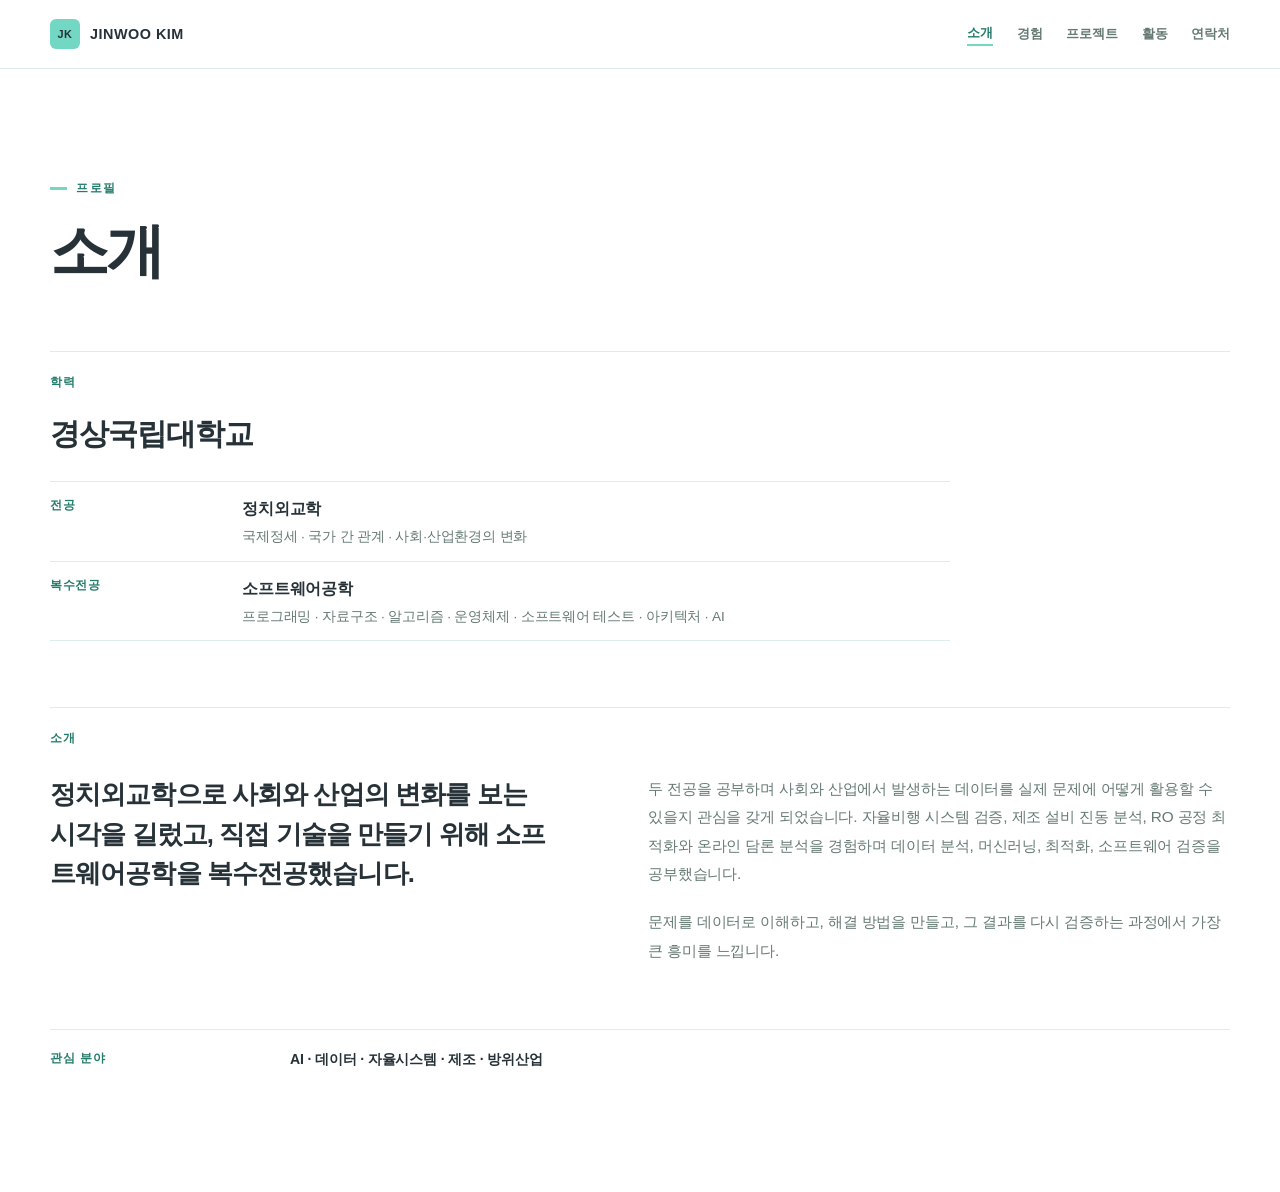
==== about/index.html @ 9e59b004 "some patches" ====
<!doctype html>
<html lang="ko">
<head>
  <meta charset="utf-8"><meta name="viewport" content="width=device-width, initial-scale=1">
  <title>소개 | JINWOO KIM</title>
  <meta name="description" content="정치외교학과 소프트웨어공학 전공, AI·소프트웨어 관심 분야를 소개합니다.">
  <link rel="icon" href="../assets/favicon.svg" type="image/svg+xml"><link rel="stylesheet" href="../style.css?v=20260927">
</head>
<body>
  <a class="skip-link" href="#main">본문으로 건너뛰기</a>
  <nav class="nav" aria-label="주요 메뉴"><div class="container nav-inner">
    <a class="brand" href="/"><span class="brand-mark">JK</span>JINWOO KIM</a>
    <button class="nav-toggle" type="button" aria-controls="primary-navigation" aria-expanded="false" aria-label="메뉴 열기"><span></span><span></span><span></span></button>
    <div class="nav-links" id="primary-navigation"><a href="/#about" aria-current="page">소개</a><a href="/#experience">경험</a><a href="/#projects">프로젝트</a><a href="/#activities">활동</a><a href="/#contact">연락처</a></div>
  </div></nav>
  <main class="interior container" id="main">
    <header class="interior-heading"><p class="kicker">프로필</p><h1>소개</h1></header>

    <section class="academic-background" aria-labelledby="academic-heading">
      <h2 id="academic-heading" class="about-section-label">학력</h2>
      <p class="academic-school">경상국립대학교</p>
      <dl class="academic-degrees">
        <div><dt>전공</dt><dd>정치외교학<small>국제정세 · 국가 간 관계 · 사회·산업환경의 변화</small></dd></div>
        <div><dt>복수전공</dt><dd>소프트웨어공학<small>프로그래밍 · 자료구조 · 알고리즘 · 운영체제 · 소프트웨어 테스트 · 아키텍처 · AI</small></dd></div>
      </dl>
    </section>

    <section class="about-introduction" aria-labelledby="introduction-heading">
      <h2 id="introduction-heading" class="about-section-label">소개</h2>
      <div class="about-layout">
        <p class="about-lead">정치외교학으로 사회와 산업의 변화를 보는 시각을 길렀고, 직접 기술을 만들기 위해 소프트웨어공학을 복수전공했습니다.</p>
        <div class="about-prose">
          <p>두 전공을 공부하며 사회와 산업에서 발생하는 데이터를 실제 문제에 어떻게 활용할 수 있을지 관심을 갖게 되었습니다. 자율비행 시스템 검증, 제조 설비 진동 분석, RO 공정 최적화와 온라인 담론 분석을 경험하며 데이터 분석, 머신러닝, 최적화, 소프트웨어 검증을 공부했습니다.</p>
          <p>문제를 데이터로 이해하고, 해결 방법을 만들고, 그 결과를 다시 검증하는 과정에서 가장 큰 흥미를 느낍니다.</p>
        </div>
      </div>
    </section>
    <div class="interest-line"><span>관심 분야</span><p>AI · 데이터 · 자율시스템 · 제조 · 방위산업</p></div>
  </main>
  <script src="../script.js?v=20260927"></script>
</body>
</html>
---- style.css ----
:root {
  --bg: #FFFFFF;
  --surface: #FFFFFF;
  --ink: #263238;
  --text: var(--ink);
  --muted: #667A74;
  --line: #DDEDE9;
  --mint: #72D8C3;
  --mint-dark: #258D78;
  --mint-ink: #247C6A;
  --mint-soft: #EAF9F5;
  --accent: var(--mint);
  --accent-ink: var(--mint-ink);
  --max: 1180px;
}

* { box-sizing: border-box; }
html { scroll-behavior: smooth; scroll-padding-top: 86px; }
body {
  margin: 0;
  background: var(--bg);
  color: var(--text);
  font: 400 1rem/1.7 Inter, Pretendard, -apple-system, BlinkMacSystemFont, "Segoe UI", sans-serif;
  letter-spacing: -.01em;
}
a { color: inherit; text-decoration: none; }
:focus-visible { outline: 3px solid var(--accent-ink); outline-offset: 4px; }
.container { width: min(var(--max), calc(100% - 48px)); margin: 0 auto; }
.skip-link { position: fixed; top: -80px; left: 16px; z-index: 100; padding: 10px 16px; background: var(--ink); color: #fff; }
.skip-link:focus { top: 12px; }

/* Navigation */
.nav { position: sticky; top: 0; z-index: 30; background: var(--surface); border-bottom: 1px solid var(--line); }
.nav-inner { min-height: 68px; display: flex; align-items: center; justify-content: space-between; gap: 24px; }
.brand { display: inline-flex; align-items: center; gap: 10px; font-size: .9rem; font-weight: 800; letter-spacing: .035em; white-space: nowrap; }
.brand-mark { display: grid; place-items: center; width: 30px; height: 30px; border-radius: 6px; background: var(--mint); color: var(--ink); font-size: .68rem; }
.nav-links { display: flex; align-items: center; gap: 24px; color: var(--muted); font-size: .84rem; font-weight: 650; }
.nav-links a:hover { color: var(--accent-ink); }
.nav-toggle { display: none; width: 44px; height: 44px; padding: 11px; border: 1px solid var(--line); background: var(--surface); cursor: pointer; }
.nav-toggle span { display: block; height: 2px; margin: 4px 0; background: var(--ink); }

/* Shared type and sections */
.kicker { display: inline-flex; align-items: center; gap: 9px; color: var(--accent-ink); font-size: .72rem; font-weight: 800; letter-spacing: .14em; text-transform: uppercase; }
.kicker::before { content: ""; width: 17px; height: 3px; background: var(--mint); }
.grid { display: grid; gap: 24px; }
.grid-2 { grid-template-columns: repeat(2, minmax(0, 1fr)); }
.grid-3 { grid-template-columns: repeat(3, minmax(0, 1fr)); }
.card h3 { margin: 8px 0 0; color: var(--ink); font-size: 1.16rem; line-height: 1.3; }
.card p { margin: 8px 0 0; color: var(--muted); }
.focus-index { color: var(--accent-ink); font-size: .76rem; font-weight: 800; letter-spacing: .08em; }

/* Footer */
.footer { margin-top: 34px; padding: 72px 0 52px; border-top: 1px solid var(--ink); background: var(--surface); }
.footer h2 { max-width: 790px; margin: 14px 0 0; color: var(--ink); font-size: clamp(2rem, 3.5vw, 3.2rem); font-weight: 750; line-height: 1.2; letter-spacing: -.045em; }
.footer-note { margin-top: 64px; padding-top: 14px; border-top: 1px solid var(--line); color: var(--muted); font-size: .73rem; }

/* Case study pages */
.page-hero { padding: 80px 0 70px; }
.page-hero h1 { max-width: 1000px; margin: 18px 0 0; color: var(--ink); font-size: clamp(2.15rem, 4vw, 3.65rem); font-weight: 760; line-height: 1.22; letter-spacing: -.05em; }
.lead { max-width: 780px; color: var(--muted); font-size: 1.04rem; }
.page-hero .lead { max-width: 780px; margin-top: 21px; }
.page-meta { display: flex; flex-wrap: wrap; gap: 8px 0; margin-top: 27px; }
.meta-pill { padding: 0 13px; border-left: 1px solid var(--line); color: var(--muted); font-size: .78rem; font-weight: 650; }
.meta-pill:first-child { padding-left: 0; border-left: 0; }
.project-section { padding: 70px 0; border-top: 1px solid var(--line); }
.project-section h2 { margin: 0 0 20px; color: var(--accent-ink); font-size: .78rem; font-weight: 800; letter-spacing: .12em; text-transform: uppercase; }
.project-section p { max-width: 900px; color: var(--muted); }
.project-section p b { color: var(--ink); }
.project-section .section-intro { max-width: 820px; margin-bottom: 30px; color: var(--ink); font-size: 1.05rem; line-height: 1.75; }
.project-section .callout { max-width: 900px; margin: 30px 0; padding: 0 0 0 22px; border-left: 3px solid var(--accent); color: var(--ink); font-size: clamp(1.35rem, 2.2vw, 2rem); font-weight: 680; line-height: 1.45; letter-spacing: -.035em; }
.hero-brief { display: grid; grid-template-columns: repeat(3, minmax(0, 1fr)); max-width: 960px; margin: 46px 0 0; border-top: 1px solid var(--ink); }
.hero-brief > div { min-width: 0; padding: 18px 24px 0 0; }
.hero-brief dt { color: var(--mint-ink); font-size: .72rem; font-weight: 800; letter-spacing: .08em; }
.hero-brief dd { margin: 7px 0 0; color: var(--ink); font-size: .9rem; font-weight: 650; line-height: 1.5; }
.core-question { max-width: 960px; margin: 38px 0 0; padding: 26px 28px; border-left: 3px solid var(--mint); background: var(--mint-soft); }
.core-question span { color: var(--mint-ink); font-size: .72rem; font-weight: 800; letter-spacing: .1em; }
.core-question p { margin: 10px 0 0; color: var(--ink); font-size: clamp(1.25rem, 2.25vw, 1.9rem); font-weight: 680; line-height: 1.48; letter-spacing: -.035em; }
.decision-list { max-width: 980px; margin-top: 28px; border-top: 1px solid var(--ink); }
.decision-list article { display: grid; grid-template-columns: 150px minmax(0, 1fr); gap: 8px 30px; padding: 26px 0; border-bottom: 1px solid var(--line); }
.decision-list span { grid-row: 1 / 3; color: var(--mint-ink); font-size: .74rem; font-weight: 800; letter-spacing: .05em; }
.decision-list h3 { margin: 0; color: var(--ink); font-size: clamp(1.1rem, 1.7vw, 1.4rem); line-height: 1.45; }
.decision-list p { margin: 0; line-height: 1.75; }
.scope-note { max-width: 960px; margin: 28px 0 34px; padding: 20px 0; border-top: 1px solid var(--ink); border-bottom: 1px solid var(--line); }
.scope-note b { color: var(--mint-ink); font-size: .76rem; letter-spacing: .06em; }
.scope-note p { margin: 7px 0 0; }
.result-meaning { max-width: 900px; margin-top: 32px !important; padding-left: 20px; border-left: 3px solid var(--mint); color: var(--ink) !important; font-size: 1.02rem; line-height: 1.8; }
.contribution-list { margin-top: 22px; }
.contribution-list .card { min-width: 0; padding: 20px 12px 0 0; border-top: 1px solid var(--ink); }
.contribution-list .card h3 { margin-top: 12px; }
.contribution-list .card p { font-size: .9rem; }
.flow { display: grid; grid-template-columns: repeat(6, minmax(0, 1fr)); gap: 12px; margin: 30px 0; }
.flow-four { grid-template-columns: repeat(4, minmax(0, 1fr)); }
.flow-five { grid-template-columns: repeat(5, minmax(0, 1fr)); }
.flow-seven { grid-template-columns: repeat(7, minmax(0, 1fr)); }
.flow-step { min-width: 0; padding: 12px 8px 0 0; border-top: 2px solid var(--ink); }
.flow-step b { display: block; color: var(--accent-ink); font-size: .72rem; margin-bottom: 10px; }
.flow-step span { color: var(--text); font-size: .86rem; font-weight: 600; line-height: 1.4; overflow-wrap: anywhere; }
.mechanism-list { max-width: 940px; margin-top: 30px; border-top: 1px solid var(--ink); }
.mechanism-list > div { display: grid; grid-template-columns: 138px minmax(0, 1fr); gap: 20px; padding: 20px 0; border-bottom: 1px solid var(--line); }
.mechanism-list > div > span { color: var(--mint-ink); font-size: .76rem; font-weight: 800; white-space: nowrap; }
.mechanism-list p { margin: 0; line-height: 1.75; }
.contribution-detail > div > span { line-height: 1.45; }
.phase-list { display: grid; grid-template-columns: repeat(2, minmax(0, 1fr)); gap: 32px; max-width: 960px; margin-top: 34px; }
.phase-list > div { padding-top: 16px; border-top: 1px solid var(--ink); }
.phase-list span { color: var(--accent-ink); font-size: .76rem; font-weight: 800; letter-spacing: .05em; }
.phase-list p { margin: 10px 0 0; font-size: .92rem; }
.data-line { max-width: 960px !important; margin: 26px 0 0; padding-top: 18px; border-top: 1px solid var(--line); line-height: 1.9; }
.data-line b { margin-right: 12px; }
.project-section code { padding: .12em .38em; background: var(--mint-soft); color: var(--mint-ink); font: 650 .88em/1.4 ui-monospace, SFMono-Regular, Consolas, monospace; }
.stat-grid { display: grid; grid-template-columns: repeat(4, minmax(0, 1fr)); gap: 20px; margin: 28px 0; }
.stat-box { min-width: 0; padding-top: 13px; border-top: 1px solid var(--line); }
.stat-box strong { display: block; color: var(--ink); font-size: clamp(1.55rem, 2.8vw, 2.5rem); font-weight: 760; line-height: 1.15; letter-spacing: -.05em; overflow-wrap: anywhere; }
.stat-box span { display: block; margin-top: 6px; color: var(--muted); font-size: .78rem; }
.result-section { border-top: 2px solid var(--accent); background: var(--surface); }
.result-section .stat-grid { margin: 34px 0; }
.result-section .stat-box { border-top: 2px solid var(--mint); }
.result-section .stat-box strong { color: var(--ink); font-size: clamp(2rem, 4.1vw, 3.65rem); }
.follow-up-result { max-width: 960px; margin-top: 48px; padding-top: 24px; border-top: 1px solid var(--ink); }
.follow-up-result h3 { margin: 0 0 12px; color: var(--ink); font-size: clamp(1.2rem, 1.8vw, 1.5rem); }
.follow-up-result .limitation { margin-top: 18px; padding-left: 16px; border-left: 2px solid var(--mint); font-size: .9rem; }
.chart-card { max-width: 960px; margin: 30px 0; padding: 28px 0 12px; border-top: 1px solid var(--line); border-bottom: 1px solid var(--line); }
.bar-row { display: grid; grid-template-columns: 110px minmax(0, 1fr) 90px; gap: 20px; align-items: center; margin: 14px 0; font-size: .86rem; }
.bar-row b { color: var(--ink); text-align: right; }
.bar-track { height: 8px; background: var(--line); overflow: hidden; }
.bar-fill { height: 100%; background: var(--accent); }
.table-wrap { max-width: 960px; overflow-x: auto; margin: 28px 0; }
table { width: 100%; border-collapse: collapse; }
caption { padding-bottom: 10px; color: var(--ink); text-align: left; font-weight: 700; }
th, td { padding: 11px 15px; border-top: 1px solid var(--line); text-align: left; font-size: .9rem; }
th { color: var(--ink); }
.em-row { color: var(--mint-ink); background: var(--mint-soft); font-weight: 700; }
.qual-result { color: var(--ink) !important; font-size: clamp(1.35rem, 2.1vw, 1.8rem); font-weight: 650; line-height: 1.5; }
.lesson-section { padding-top: 54px; padding-bottom: 64px; }
.lesson { max-width: 830px; padding-left: 18px; border-left: 3px solid var(--mint); }
.lesson h2 { margin-bottom: 12px; }
.lesson strong { display: block; margin-top: 12px; color: var(--ink); font-size: clamp(1.18rem, 1.8vw, 1.5rem); font-weight: 700; letter-spacing: -.03em; }
.lesson p { margin: 12px 0 0; color: var(--muted); }
.next-project { display: flex; align-items: center; justify-content: space-between; gap: 20px; padding: 16px 0; border-top: 1px solid var(--ink); }
.next-project small { color: var(--accent-ink); font-size: .72rem; font-weight: 750; letter-spacing: .1em; text-transform: uppercase; }
.next-project h3 { margin: 5px 0 0; color: var(--ink); font-size: clamp(1.1rem, 2vw, 1.45rem); }
.next-project > span { color: var(--accent-ink); font-size: 1.7rem; }
.next-project:hover h3 { color: var(--accent-ink); }

/* Case study sections */
.page-hero { display: flex; align-items: center; min-height: 68svh; padding: 76px 0; }
.page-hero > .container { width: min(var(--max), calc(100% - 48px)); }
.project-section { padding: 74px 0; }
.project-section > .container { width: min(var(--max), calc(100% - 48px)); }
.project-section.lesson-section { padding: 58px 0 66px; }
.project-section.next-section { padding: 34px 0; }

@media (max-width: 920px) {
  .nav-toggle { display: block; margin-left: auto; flex: none; }
  .nav-inner { position: relative; }
  .nav-links { display: none; position: absolute; top: calc(100% - 1px); left: 0; right: 0; flex-direction: column; align-items: stretch; gap: 0; padding: 12px 20px; border: 1px solid var(--line); background: var(--surface); box-shadow: 0 12px 28px rgba(38,50,56,.08); }
  .nav-links.is-open { display: flex; }
  .nav-links a { padding: 10px 8px; }
  .flow { grid-template-columns: repeat(3, minmax(0, 1fr)); }
  .flow-four { grid-template-columns: repeat(2, minmax(0, 1fr)); }
  .flow-five, .flow-seven { grid-template-columns: repeat(3, minmax(0, 1fr)); }
  .stat-grid { grid-template-columns: repeat(2, minmax(0, 1fr)); }
}

@media (max-width: 680px) {
  .container { width: min(var(--max), calc(100% - 32px)); }
  .page-hero h1 { font-size: clamp(2rem, 7vw, 2.8rem); }
  .grid-2, .grid-3 { grid-template-columns: 1fr; }
  .flow, .flow-four, .flow-five, .flow-seven { grid-template-columns: repeat(2, minmax(0, 1fr)); }
  .phase-list { grid-template-columns: 1fr; gap: 24px; }
  .mechanism-list > div { grid-template-columns: 1fr; gap: 8px; }
  .page-hero, .project-section, .project-section.lesson-section { min-height: 0; }
  .page-hero > .container, .project-section > .container { width: min(var(--max), calc(100% - 32px)); }
  .page-hero { display: block; padding: 72px 0; }
  .project-section { display: block; padding: 68px 0; }
}

@media (max-width: 420px) {
  .brand { font-size: .78rem; }
  .bar-row { grid-template-columns: 65px minmax(0, 1fr) 68px; gap: 9px; font-size: .75rem; }
  .stat-grid { gap: 16px; }
  .stat-box strong { font-size: 1.55rem; }
}

@media (prefers-reduced-motion: reduce) {
  html { scroll-behavior: auto; }
}

/* Shared navigation for every page */
.nav-divider { width: 1px; height: 18px; background: var(--line); }
.nav-links a[aria-current] { color: var(--accent-ink); }
.nav-links a[aria-current]::after { content: ""; display: block; height: 2px; background: var(--mint); }

/* Home: single-page portfolio */
.landing { display: flex; align-items: center; min-height: calc(100svh - 68px); padding: 70px 0 90px; }
.landing-content { max-width: 1060px; }
.landing-hello { margin: 0 0 8px; color: var(--accent-ink); font-size: clamp(1rem, 1.7vw, 1.35rem); font-weight: 700; }
.landing h1 { margin: 0; color: var(--ink); font-size: clamp(4rem, 8vw, 7.5rem); font-weight: 800; line-height: 1.02; letter-spacing: -.07em; }
.landing-period { color: var(--mint-ink); }
.landing-fields { margin: 19px 0 0; color: var(--accent-ink); font-size: .86rem; font-weight: 800; letter-spacing: .045em; }
.landing-statement { max-width: 840px; margin: 46px 0 0; color: var(--ink); font-size: clamp(1.55rem, 2.65vw, 2.35rem); font-weight: 650; line-height: 1.34; letter-spacing: -.04em; }
.landing-description { margin: 26px 0 0; color: var(--muted); font-size: clamp(.98rem, 1.2vw, 1.1rem); line-height: 1.8; }
.scroll-cue { display: inline-flex; align-items: center; gap: 12px; margin-top: 48px; padding-top: 14px; border-top: 1px solid var(--line); color: var(--ink); font-size: .84rem; font-weight: 750; }
.scroll-cue span { color: var(--mint-ink); font-size: 1.1rem; }
.home-section { padding: clamp(88px, 10vw, 142px) 0; border-top: 1px solid var(--line); scroll-margin-top: 68px; }
.home-section.landing { padding: 70px 0 90px; border-top: 0; }
.section-heading { max-width: 920px; }
.section-heading h2 { margin: 18px 0 0; color: var(--ink); font-size: clamp(2.2rem, 4.5vw, 4rem); font-weight: 760; line-height: 1.16; letter-spacing: -.055em; }
.section-description { max-width: 700px; margin: 24px 0 0; color: var(--muted); font-size: .98rem; }
.about-home-grid { display: grid; grid-template-columns: minmax(0, .9fr) minmax(0, 1.1fr); gap: clamp(48px, 8vw, 120px); margin-top: 64px; padding-top: 24px; border-top: 1px solid var(--ink); }
.about-home-lead p { margin: 0; color: var(--ink); font-size: clamp(1.25rem, 2.05vw, 1.7rem); font-weight: 650; line-height: 1.55; letter-spacing: -.035em; }
.about-home-body p { margin: 0 0 20px; color: var(--muted); font-size: .97rem; line-height: 1.85; }
.academic-summary { display: grid; grid-template-columns: .8fr 1fr 1.25fr; margin-top: 60px; border-top: 1px solid var(--line); border-bottom: 1px solid var(--line); }
.academic-summary > div { min-width: 0; padding: 23px 28px 23px 0; }
.academic-summary > div + div { padding-left: 28px; border-left: 1px solid var(--line); }
.academic-summary span { display: block; color: var(--mint-ink); font-size: .72rem; font-weight: 800; letter-spacing: .08em; }
.academic-summary strong { display: block; margin-top: 8px; color: var(--ink); font-size: 1.02rem; line-height: 1.45; }
.academic-summary small { display: block; margin-top: 6px; color: var(--muted); font-size: .79rem; line-height: 1.55; }
.projects-home { background: #FBFEFD; }
.contact-home { padding-bottom: 54px; }
.contact-home .footer-note { margin-top: 100px; }

/* Editorial index pages */
.interior { min-height: calc(100svh - 68px); padding: clamp(68px, 8vw, 110px) 0 120px; }
.interior-heading { max-width: 1000px; }
.interior-heading .kicker { margin: 0; }
.interior-heading h1 { margin: 17px 0 0; color: var(--ink); font-size: clamp(2.45rem, 4.6vw, 4.25rem); font-weight: 760; line-height: 1.18; letter-spacing: -.055em; }
.academic-background, .about-introduction { margin-top: 66px; padding-top: 20px; border-top: 1px solid var(--line); }
.about-section-label { margin: 0; color: var(--mint-ink); font-size: .75rem; font-weight: 800; letter-spacing: .1em; text-transform: uppercase; }
.academic-school { margin: 20px 0 0; color: var(--ink); font-size: clamp(1.35rem, 2.4vw, 1.9rem); font-weight: 720; line-height: 1.35; letter-spacing: -.035em; }
.academic-degrees { max-width: 900px; margin: 27px 0 0; border-top: 1px solid var(--line); }
.academic-degrees > div { display: grid; grid-template-columns: 170px minmax(0, 1fr); gap: 22px; padding: 13px 0; border-bottom: 1px solid var(--line); }
.academic-degrees dt { color: var(--mint-ink); font-size: .75rem; font-weight: 800; letter-spacing: .06em; }
.academic-degrees dd { margin: 0; color: var(--ink); font-size: 1rem; font-weight: 680; }
.academic-degrees dd small { display: block; margin-top: 4px; color: var(--muted); font-size: .85rem; font-weight: 400; line-height: 1.6; }
.about-layout { display: grid; grid-template-columns: minmax(0, .92fr) minmax(0, 1.08fr); gap: clamp(48px, 8vw, 118px); margin-top: 26px; }
.about-lead { margin: 0; color: var(--ink); font-size: clamp(1.25rem, 2vw, 1.68rem); font-weight: 650; line-height: 1.55; letter-spacing: -.035em; }
.about-prose p { margin: 0 0 20px; color: var(--muted); font-size: .96rem; line-height: 1.85; }
.interest-line { display: grid; grid-template-columns: 220px minmax(0, 1fr); gap: 20px; margin-top: 44px; padding-top: 18px; border-top: 1px solid var(--line); }
.interest-line span, .experience-date, .education-label, .activity-index { color: var(--accent-ink); font-size: .75rem; font-weight: 800; letter-spacing: .07em; }
.interest-line p { margin: 0; color: var(--ink); font-size: .88rem; font-weight: 650; }

/* Experience and activities are text timelines */
.experience-list, .activity-list, .education-list, .project-menu, .contact-list { margin-top: 72px; border-top: 1px solid var(--ink); }
.experience-row, .activity-row, .education-row { display: grid; grid-template-columns: 230px minmax(0, 1fr); gap: 32px; padding: 26px 0; border-bottom: 1px solid var(--line); }
.experience-row h2, .activity-row h2, .education-row h2,
.experience-row h3, .activity-row h3 { margin: 0; color: var(--ink); font-size: clamp(1.15rem, 1.7vw, 1.45rem); font-weight: 730; line-height: 1.35; letter-spacing: -.025em; }
.experience-row p, .activity-row p, .education-row p { max-width: 740px; margin: 9px 0 0; color: var(--muted); font-size: .93rem; line-height: 1.7; }
.activity-row .activity-keywords { margin-top: 14px; color: var(--mint-ink); font-size: .75rem; font-weight: 750; letter-spacing: .035em; }

/* Project index: navigation, not case-study content */
.project-menu-item { display: grid; grid-template-columns: 70px minmax(0, 1fr) 36px; gap: 20px; align-items: start; padding: 28px 0; border-bottom: 1px solid var(--line); transition: background .2s, border-color .2s; }
.preview-number { color: var(--mint-ink); font-size: .84rem; font-weight: 800; }
.menu-content { display: grid; gap: 8px; min-width: 0; }
.menu-content strong { color: var(--ink); font-size: clamp(1.2rem, 2vw, 1.75rem); font-weight: 720; line-height: 1.35; letter-spacing: -.035em; overflow-wrap: anywhere; }
.menu-content em { max-width: 720px; color: var(--ink); font-size: .92rem; font-style: normal; line-height: 1.65; }
.menu-content > span { color: var(--muted); font-size: .85rem; }
.menu-arrow { color: var(--accent-ink); font-size: 1.6rem; line-height: 1; }
.project-menu-item:hover { border-bottom-color: var(--mint); background: var(--mint-soft); }
.project-menu-item:hover .menu-content strong, .project-menu-item:hover .menu-arrow { color: var(--accent-ink); }

/* Contact stays deliberately brief */
.contact-page { max-width: 1180px; }
.contact-list { max-width: 850px; }
.contact-list a { display: grid; grid-template-columns: 130px minmax(0, 1fr) 24px; gap: 18px; align-items: center; padding: 22px 0; border-bottom: 1px solid var(--line); }
.contact-list a > span:first-child { color: var(--accent-ink); font-size: .76rem; font-weight: 800; letter-spacing: .06em; }
.contact-list strong { color: var(--ink); font-size: clamp(1.05rem, 1.9vw, 1.45rem); font-weight: 680; overflow-wrap: anywhere; }
.contact-list a > span:last-child { color: var(--accent-ink); font-size: 1.2rem; }
.contact-list a:hover strong { color: var(--mint-ink); }

@media (max-width: 920px) {
  .nav-divider { width: auto; height: 1px; margin: 8px 0; }
  .nav-links a[aria-current]::after { display: none; }
  .about-layout { grid-template-columns: 1fr; gap: 24px; }
  .about-home-grid { grid-template-columns: 1fr; gap: 28px; }
  .academic-summary { grid-template-columns: 1fr; }
  .academic-summary > div { padding: 19px 0; }
  .academic-summary > div + div { padding-left: 0; border-top: 1px solid var(--line); border-left: 0; }
  .hero-brief { grid-template-columns: 1fr; }
  .hero-brief > div { padding: 15px 0; border-bottom: 1px solid var(--line); }
}

@media (max-width: 680px) {
  .landing { min-height: 0; padding: 90px 0 110px; }
  .landing h1 { font-size: clamp(3.2rem, 11vw, 5rem); }
  .landing-statement { margin-top: 38px; font-size: clamp(1.45rem, 6vw, 1.85rem); }
  .landing-description { margin-top: 22px; }
  .desktop-break { display: none; }
  .landing-links { margin-top: 42px; }
  .home-section { padding: 82px 0; }
  .home-section.landing { min-height: calc(100svh - 68px); padding: 72px 0; }
  .section-heading h2 { font-size: clamp(2.05rem, 9vw, 3.2rem); }
  .about-home-grid { margin-top: 44px; }
  .academic-summary { margin-top: 42px; }
  .contact-home .footer-note { margin-top: 70px; }
  .interior { min-height: 0; padding: 66px 0 90px; }
  .interior-heading h1 { font-size: clamp(2.2rem, 9vw, 3.3rem); }
  .academic-background, .about-introduction { margin-top: 48px; }
  .academic-degrees > div { grid-template-columns: 1fr; gap: 2px; }
  .about-layout { margin-top: 22px; }
  .experience-list, .activity-list, .education-list, .project-menu, .contact-list { margin-top: 46px; }
  .interest-line, .experience-row, .activity-row, .education-row { grid-template-columns: 1fr; gap: 11px; }
  .project-menu-item { grid-template-columns: 35px minmax(0, 1fr) 24px; gap: 11px; padding: 25px 0; }
  .menu-content strong { font-size: 1.2rem; }
  .contact-list a { grid-template-columns: 1fr 24px; gap: 4px 12px; }
  .contact-list a > span:first-child { grid-column: 1 / -1; }
  .decision-list article { grid-template-columns: 1fr; gap: 8px; }
  .decision-list span { grid-row: auto; }
  .core-question { padding: 22px 20px; }
  .table-wrap { margin-right: -16px; padding-right: 16px; }
  th, td { min-width: 92px; padding: 10px 12px; }
}

@media (prefers-reduced-motion: reduce) {
  .project-menu-item { transition: none; }
}
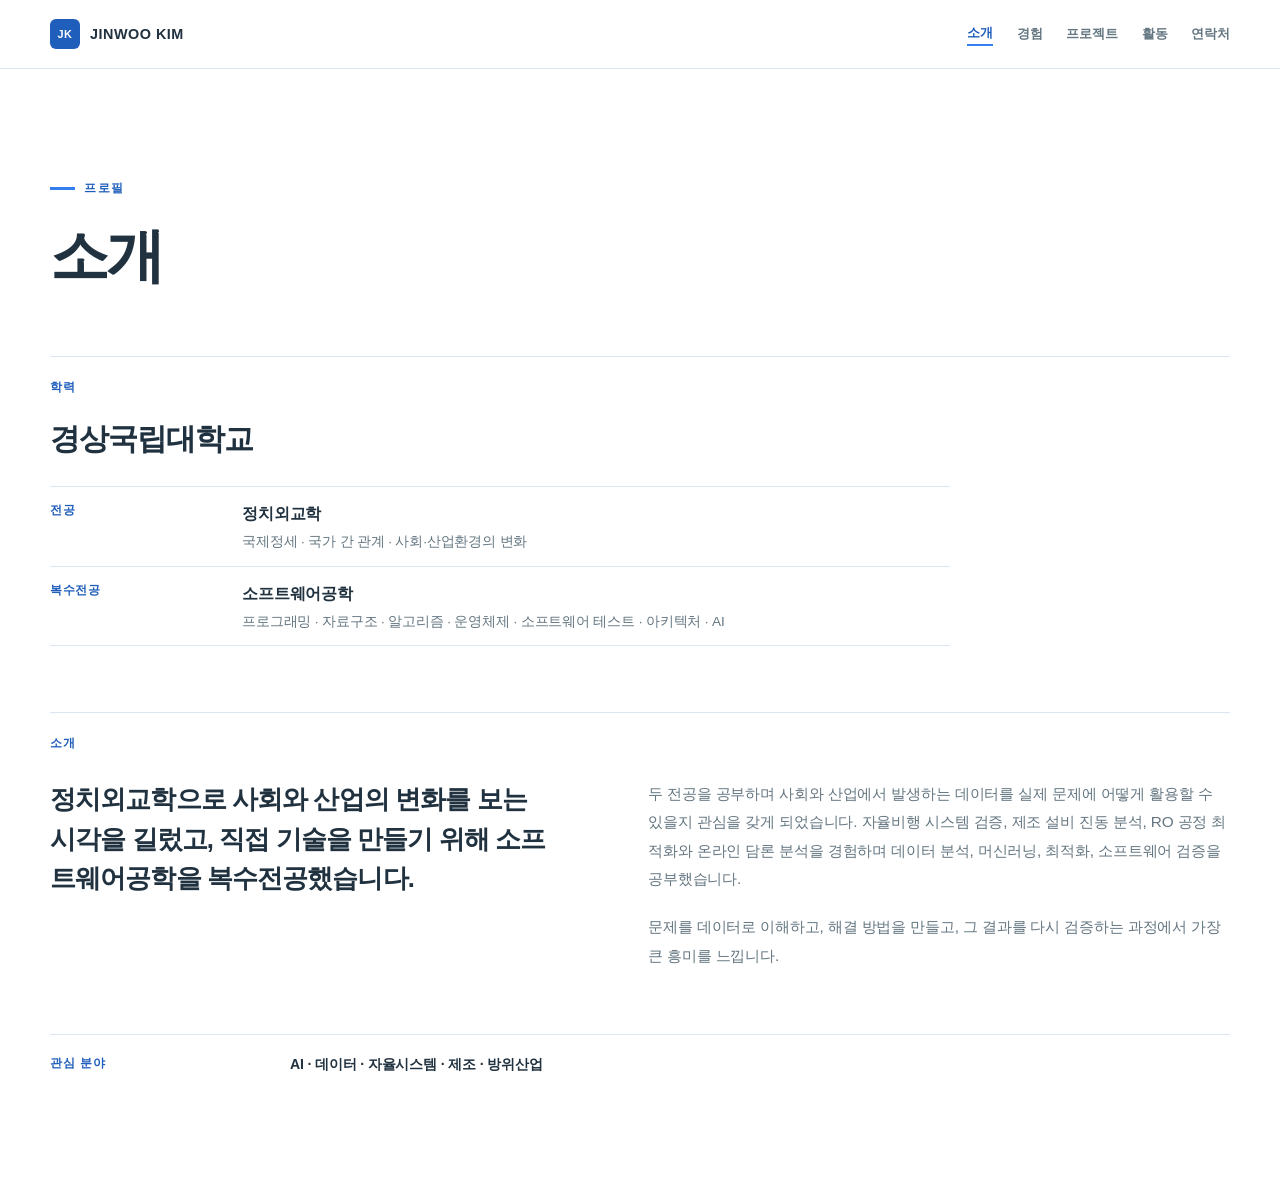
==== commit b4e4fef7: "updates" ====
--- a/about/index.html
+++ b/about/index.html
@@ -4,7 +4,7 @@
   <meta charset="utf-8"><meta name="viewport" content="width=device-width, initial-scale=1">
   <title>소개 | JINWOO KIM</title>
   <meta name="description" content="정치외교학과 소프트웨어공학 전공, AI·소프트웨어 관심 분야를 소개합니다.">
-  <link rel="icon" href="../assets/favicon.svg" type="image/svg+xml"><link rel="stylesheet" href="../style.css?v=20260927">
+  <link rel="icon" href="../assets/favicon.svg" type="image/svg+xml"><link rel="stylesheet" href="../style.css?v=20260927h">
 </head>
 <body>
   <a class="skip-link" href="#main">본문으로 건너뛰기</a>
@@ -13,7 +13,7 @@
     <button class="nav-toggle" type="button" aria-controls="primary-navigation" aria-expanded="false" aria-label="메뉴 열기"><span></span><span></span><span></span></button>
     <div class="nav-links" id="primary-navigation"><a href="/#about" aria-current="page">소개</a><a href="/#experience">경험</a><a href="/#projects">프로젝트</a><a href="/#activities">활동</a><a href="/#contact">연락처</a></div>
   </div></nav>
-  <main class="interior container" id="main">
+  <main class="interior container" id="main" tabindex="-1">
     <header class="interior-heading"><p class="kicker">프로필</p><h1>소개</h1></header>
 
     <section class="academic-background" aria-labelledby="academic-heading">
--- a/style.css
+++ b/style.css
@@ -1,16 +1,18 @@
 :root {
   --bg: #FFFFFF;
   --surface: #FFFFFF;
-  --ink: #263238;
+  --ink: #20313F;
   --text: var(--ink);
-  --muted: #667A74;
-  --line: #DDEDE9;
-  --mint: #72D8C3;
-  --mint-dark: #258D78;
-  --mint-ink: #247C6A;
-  --mint-soft: #EAF9F5;
-  --accent: var(--mint);
-  --accent-ink: var(--mint-ink);
+  --muted: #647681;
+  --line: #DCE6F3;
+  --blue: #347FF0;
+  --blue-dark: #205EBB;
+  --blue-soft: #EEF5FF;
+  --blue-wash: #F7FAFF;
+  --yellow: #FFE45E;
+  --yellow-soft: #FFF9D9;
+  --accent: var(--blue);
+  --accent-ink: var(--blue-dark);
   --max: 1180px;
 }
 
@@ -25,23 +27,24 @@
 }
 a { color: inherit; text-decoration: none; }
 :focus-visible { outline: 3px solid var(--accent-ink); outline-offset: 4px; }
+main:focus { outline: none; }
 .container { width: min(var(--max), calc(100% - 48px)); margin: 0 auto; }
 .skip-link { position: fixed; top: -80px; left: 16px; z-index: 100; padding: 10px 16px; background: var(--ink); color: #fff; }
 .skip-link:focus { top: 12px; }
 
 /* Navigation */
-.nav { position: sticky; top: 0; z-index: 30; background: var(--surface); border-bottom: 1px solid var(--line); }
+.nav { position: sticky; top: 0; z-index: 30; background: rgba(255,255,255,.96); border-bottom: 1px solid var(--line); }
 .nav-inner { min-height: 68px; display: flex; align-items: center; justify-content: space-between; gap: 24px; }
 .brand { display: inline-flex; align-items: center; gap: 10px; font-size: .9rem; font-weight: 800; letter-spacing: .035em; white-space: nowrap; }
-.brand-mark { display: grid; place-items: center; width: 30px; height: 30px; border-radius: 6px; background: var(--mint); color: var(--ink); font-size: .68rem; }
+.brand-mark { display: grid; place-items: center; width: 30px; height: 30px; border-radius: 6px; background: var(--blue-dark); color: #fff; font-size: .68rem; }
 .nav-links { display: flex; align-items: center; gap: 24px; color: var(--muted); font-size: .84rem; font-weight: 650; }
 .nav-links a:hover { color: var(--accent-ink); }
 .nav-toggle { display: none; width: 44px; height: 44px; padding: 11px; border: 1px solid var(--line); background: var(--surface); cursor: pointer; }
 .nav-toggle span { display: block; height: 2px; margin: 4px 0; background: var(--ink); }
 
 /* Shared type and sections */
-.kicker { display: inline-flex; align-items: center; gap: 9px; color: var(--accent-ink); font-size: .72rem; font-weight: 800; letter-spacing: .14em; text-transform: uppercase; }
-.kicker::before { content: ""; width: 17px; height: 3px; background: var(--mint); }
+.kicker { display: inline-flex; align-items: center; gap: 9px; padding: 5px 9px 5px 0; color: var(--accent-ink); font-size: .72rem; font-weight: 800; letter-spacing: .14em; text-transform: uppercase; }
+.kicker::before { content: ""; width: 25px; height: 3px; background: var(--blue); }
 .grid { display: grid; gap: 24px; }
 .grid-2 { grid-template-columns: repeat(2, minmax(0, 1fr)); }
 .grid-3 { grid-template-columns: repeat(3, minmax(0, 1fr)); }
@@ -55,49 +58,49 @@
 .footer-note { margin-top: 64px; padding-top: 14px; border-top: 1px solid var(--line); color: var(--muted); font-size: .73rem; }
 
 /* Case study pages */
-.page-hero { padding: 80px 0 70px; }
-.page-hero h1 { max-width: 1000px; margin: 18px 0 0; color: var(--ink); font-size: clamp(2.15rem, 4vw, 3.65rem); font-weight: 760; line-height: 1.22; letter-spacing: -.05em; }
-.lead { max-width: 780px; color: var(--muted); font-size: 1.04rem; }
+.page-hero { padding: 80px 0 70px; background: var(--blue-soft); border-bottom: 1px solid #DCE8FA; }
+.page-hero h1 { max-width: 1000px; margin: 18px 0 0; color: var(--ink); font-size: clamp(2.15rem, 4vw, 3.65rem); font-weight: 760; line-height: 1.22; letter-spacing: -.05em; word-break: keep-all; overflow-wrap: anywhere; }
+.lead { max-width: 780px; color: var(--muted); font-size: 1.04rem; word-break: keep-all; }
 .page-hero .lead { max-width: 780px; margin-top: 21px; }
 .page-meta { display: flex; flex-wrap: wrap; gap: 8px 0; margin-top: 27px; }
-.meta-pill { padding: 0 13px; border-left: 1px solid var(--line); color: var(--muted); font-size: .78rem; font-weight: 650; }
+.meta-pill { min-width: 0; padding: 0 13px; border-left: 1px solid var(--line); color: var(--muted); font-size: .78rem; font-weight: 650; overflow-wrap: anywhere; }
 .meta-pill:first-child { padding-left: 0; border-left: 0; }
 .project-section { padding: 70px 0; border-top: 1px solid var(--line); }
-.project-section h2 { margin: 0 0 20px; color: var(--accent-ink); font-size: .78rem; font-weight: 800; letter-spacing: .12em; text-transform: uppercase; }
+.project-section h2 { display: inline-flex; margin: 0 0 20px; padding: 5px 9px; background: var(--blue-soft); color: var(--blue-dark); font-size: .78rem; font-weight: 800; letter-spacing: .12em; text-transform: uppercase; }
 .project-section p { max-width: 900px; color: var(--muted); }
 .project-section p b { color: var(--ink); }
 .project-section .section-intro { max-width: 820px; margin-bottom: 30px; color: var(--ink); font-size: 1.05rem; line-height: 1.75; }
 .project-section .callout { max-width: 900px; margin: 30px 0; padding: 0 0 0 22px; border-left: 3px solid var(--accent); color: var(--ink); font-size: clamp(1.35rem, 2.2vw, 2rem); font-weight: 680; line-height: 1.45; letter-spacing: -.035em; }
 .hero-brief { display: grid; grid-template-columns: repeat(3, minmax(0, 1fr)); max-width: 960px; margin: 46px 0 0; border-top: 1px solid var(--ink); }
 .hero-brief > div { min-width: 0; padding: 18px 24px 0 0; }
-.hero-brief dt { color: var(--mint-ink); font-size: .72rem; font-weight: 800; letter-spacing: .08em; }
-.hero-brief dd { margin: 7px 0 0; color: var(--ink); font-size: .9rem; font-weight: 650; line-height: 1.5; }
-.core-question { max-width: 960px; margin: 38px 0 0; padding: 26px 28px; border-left: 3px solid var(--mint); background: var(--mint-soft); }
-.core-question span { color: var(--mint-ink); font-size: .72rem; font-weight: 800; letter-spacing: .1em; }
+.hero-brief dt { color: var(--blue-dark); font-size: .72rem; font-weight: 800; letter-spacing: .08em; }
+.hero-brief dd { margin: 7px 0 0; color: var(--ink); font-size: .9rem; font-weight: 650; line-height: 1.5; overflow-wrap: anywhere; }
+.core-question { max-width: 960px; margin: 30px 0 0; padding: 22px 26px; border-left: 4px solid var(--yellow); background: #FFFBE8; }
+.core-question span { color: #8A6B00; font-size: .72rem; font-weight: 800; letter-spacing: .1em; }
 .core-question p { margin: 10px 0 0; color: var(--ink); font-size: clamp(1.25rem, 2.25vw, 1.9rem); font-weight: 680; line-height: 1.48; letter-spacing: -.035em; }
-.decision-list { max-width: 980px; margin-top: 28px; border-top: 1px solid var(--ink); }
-.decision-list article { display: grid; grid-template-columns: 150px minmax(0, 1fr); gap: 8px 30px; padding: 26px 0; border-bottom: 1px solid var(--line); }
-.decision-list span { grid-row: 1 / 3; color: var(--mint-ink); font-size: .74rem; font-weight: 800; letter-spacing: .05em; }
+.decision-list { max-width: 980px; margin-top: 24px; border-top: 1px solid var(--ink); }
+.decision-list article { display: grid; grid-template-columns: 150px minmax(0, 1fr); gap: 8px 30px; padding: 22px 0; border-bottom: 1px solid var(--line); }
+.decision-list span { grid-row: 1 / 3; color: var(--blue-dark); font-size: .74rem; font-weight: 800; letter-spacing: .05em; }
 .decision-list h3 { margin: 0; color: var(--ink); font-size: clamp(1.1rem, 1.7vw, 1.4rem); line-height: 1.45; }
 .decision-list p { margin: 0; line-height: 1.75; }
-.scope-note { max-width: 960px; margin: 28px 0 34px; padding: 20px 0; border-top: 1px solid var(--ink); border-bottom: 1px solid var(--line); }
-.scope-note b { color: var(--mint-ink); font-size: .76rem; letter-spacing: .06em; }
+.scope-note { max-width: 960px; margin: 24px 0 28px; padding: 18px 0; border-top: 1px solid var(--ink); border-bottom: 1px solid var(--line); }
+.scope-note b { color: var(--blue-dark); font-size: .76rem; letter-spacing: .06em; }
 .scope-note p { margin: 7px 0 0; }
-.result-meaning { max-width: 900px; margin-top: 32px !important; padding-left: 20px; border-left: 3px solid var(--mint); color: var(--ink) !important; font-size: 1.02rem; line-height: 1.8; }
+.result-meaning { max-width: 900px; margin-top: 32px !important; padding-left: 20px; border-left: 4px solid var(--yellow); color: var(--ink) !important; font-size: 1.02rem; line-height: 1.8; }
 .contribution-list { margin-top: 22px; }
 .contribution-list .card { min-width: 0; padding: 20px 12px 0 0; border-top: 1px solid var(--ink); }
 .contribution-list .card h3 { margin-top: 12px; }
 .contribution-list .card p { font-size: .9rem; }
-.flow { display: grid; grid-template-columns: repeat(6, minmax(0, 1fr)); gap: 12px; margin: 30px 0; }
+.flow { display: grid; grid-template-columns: repeat(6, minmax(0, 1fr)); gap: 12px; margin: 26px 0; }
 .flow-four { grid-template-columns: repeat(4, minmax(0, 1fr)); }
 .flow-five { grid-template-columns: repeat(5, minmax(0, 1fr)); }
 .flow-seven { grid-template-columns: repeat(7, minmax(0, 1fr)); }
-.flow-step { min-width: 0; padding: 12px 8px 0 0; border-top: 2px solid var(--ink); }
-.flow-step b { display: block; color: var(--accent-ink); font-size: .72rem; margin-bottom: 10px; }
+.flow-step { min-width: 0; padding: 12px 8px 0 0; border-top: 2px solid var(--blue); }
+.flow-step b { display: block; color: var(--blue-dark); font-size: .72rem; margin-bottom: 10px; }
 .flow-step span { color: var(--text); font-size: .86rem; font-weight: 600; line-height: 1.4; overflow-wrap: anywhere; }
-.mechanism-list { max-width: 940px; margin-top: 30px; border-top: 1px solid var(--ink); }
-.mechanism-list > div { display: grid; grid-template-columns: 138px minmax(0, 1fr); gap: 20px; padding: 20px 0; border-bottom: 1px solid var(--line); }
-.mechanism-list > div > span { color: var(--mint-ink); font-size: .76rem; font-weight: 800; white-space: nowrap; }
+.mechanism-list { max-width: 940px; margin-top: 24px; border-top: 1px solid var(--ink); }
+.mechanism-list > div { display: grid; grid-template-columns: 138px minmax(0, 1fr); gap: 20px; padding: 17px 0; border-bottom: 1px solid var(--line); }
+.mechanism-list > div > span { color: var(--blue-dark); font-size: .76rem; font-weight: 800; white-space: nowrap; }
 .mechanism-list p { margin: 0; line-height: 1.75; }
 .contribution-detail > div > span { line-height: 1.45; }
 .phase-list { display: grid; grid-template-columns: repeat(2, minmax(0, 1fr)); gap: 32px; max-width: 960px; margin-top: 34px; }
@@ -106,18 +109,18 @@
 .phase-list p { margin: 10px 0 0; font-size: .92rem; }
 .data-line { max-width: 960px !important; margin: 26px 0 0; padding-top: 18px; border-top: 1px solid var(--line); line-height: 1.9; }
 .data-line b { margin-right: 12px; }
-.project-section code { padding: .12em .38em; background: var(--mint-soft); color: var(--mint-ink); font: 650 .88em/1.4 ui-monospace, SFMono-Regular, Consolas, monospace; }
+.project-section code { padding: .12em .38em; background: var(--blue-soft); color: var(--blue-dark); font: 650 .88em/1.4 ui-monospace, SFMono-Regular, Consolas, monospace; }
 .stat-grid { display: grid; grid-template-columns: repeat(4, minmax(0, 1fr)); gap: 20px; margin: 28px 0; }
 .stat-box { min-width: 0; padding-top: 13px; border-top: 1px solid var(--line); }
 .stat-box strong { display: block; color: var(--ink); font-size: clamp(1.55rem, 2.8vw, 2.5rem); font-weight: 760; line-height: 1.15; letter-spacing: -.05em; overflow-wrap: anywhere; }
 .stat-box span { display: block; margin-top: 6px; color: var(--muted); font-size: .78rem; }
-.result-section { border-top: 2px solid var(--accent); background: var(--surface); }
+.result-section { border-top: 2px solid var(--yellow); background: var(--blue-wash); }
 .result-section .stat-grid { margin: 34px 0; }
-.result-section .stat-box { border-top: 2px solid var(--mint); }
-.result-section .stat-box strong { color: var(--ink); font-size: clamp(2rem, 4.1vw, 3.65rem); }
+.result-section .stat-box { border-top: 2px solid var(--blue); }
+.result-section .stat-box strong { color: var(--blue-dark); font-size: clamp(2rem, 4.1vw, 3.65rem); }
 .follow-up-result { max-width: 960px; margin-top: 48px; padding-top: 24px; border-top: 1px solid var(--ink); }
 .follow-up-result h3 { margin: 0 0 12px; color: var(--ink); font-size: clamp(1.2rem, 1.8vw, 1.5rem); }
-.follow-up-result .limitation { margin-top: 18px; padding-left: 16px; border-left: 2px solid var(--mint); font-size: .9rem; }
+.follow-up-result .limitation { margin-top: 18px; padding-left: 16px; border-left: 2px solid var(--blue); font-size: .9rem; }
 .chart-card { max-width: 960px; margin: 30px 0; padding: 28px 0 12px; border-top: 1px solid var(--line); border-bottom: 1px solid var(--line); }
 .bar-row { display: grid; grid-template-columns: 110px minmax(0, 1fr) 90px; gap: 20px; align-items: center; margin: 14px 0; font-size: .86rem; }
 .bar-row b { color: var(--ink); text-align: right; }
@@ -128,10 +131,10 @@
 caption { padding-bottom: 10px; color: var(--ink); text-align: left; font-weight: 700; }
 th, td { padding: 11px 15px; border-top: 1px solid var(--line); text-align: left; font-size: .9rem; }
 th { color: var(--ink); }
-.em-row { color: var(--mint-ink); background: var(--mint-soft); font-weight: 700; }
+.em-row { color: var(--blue-dark); background: var(--yellow-soft); font-weight: 700; }
 .qual-result { color: var(--ink) !important; font-size: clamp(1.35rem, 2.1vw, 1.8rem); font-weight: 650; line-height: 1.5; }
 .lesson-section { padding-top: 54px; padding-bottom: 64px; }
-.lesson { max-width: 830px; padding-left: 18px; border-left: 3px solid var(--mint); }
+.lesson { max-width: 830px; padding-left: 18px; border-left: 3px solid var(--blue); }
 .lesson h2 { margin-bottom: 12px; }
 .lesson strong { display: block; margin-top: 12px; color: var(--ink); font-size: clamp(1.18rem, 1.8vw, 1.5rem); font-weight: 700; letter-spacing: -.03em; }
 .lesson p { margin: 12px 0 0; color: var(--muted); }
@@ -142,11 +145,11 @@
 .next-project:hover h3 { color: var(--accent-ink); }
 
 /* Case study sections */
-.page-hero { display: flex; align-items: center; min-height: 68svh; padding: 76px 0; }
+.page-hero { display: flex; align-items: center; min-height: 56svh; padding: 62px 0; }
 .page-hero > .container { width: min(var(--max), calc(100% - 48px)); }
-.project-section { padding: 74px 0; }
+.project-section { padding: 58px 0; }
 .project-section > .container { width: min(var(--max), calc(100% - 48px)); }
-.project-section.lesson-section { padding: 58px 0 66px; }
+.project-section.lesson-section { padding: 48px 0 54px; }
 .project-section.next-section { padding: 34px 0; }
 
 @media (max-width: 920px) {
@@ -170,12 +173,15 @@
   .mechanism-list > div { grid-template-columns: 1fr; gap: 8px; }
   .page-hero, .project-section, .project-section.lesson-section { min-height: 0; }
   .page-hero > .container, .project-section > .container { width: min(var(--max), calc(100% - 32px)); }
-  .page-hero { display: block; padding: 72px 0; }
-  .project-section { display: block; padding: 68px 0; }
+  .page-hero { display: block; padding: 58px 0; }
+  .project-section { display: block; padding: 54px 0; }
 }
 
 @media (max-width: 420px) {
   .brand { font-size: .78rem; }
+  .page-meta { display: grid; grid-template-columns: repeat(2, minmax(0, 1fr)); gap: 8px 0; }
+  .meta-pill { padding-left: 10px; }
+  .meta-pill:nth-child(odd) { padding-left: 0; border-left: 0; }
   .bar-row { grid-template-columns: 65px minmax(0, 1fr) 68px; gap: 9px; font-size: .75rem; }
   .stat-grid { gap: 16px; }
   .stat-box strong { font-size: 1.55rem; }
@@ -188,23 +194,33 @@
 /* Shared navigation for every page */
 .nav-divider { width: 1px; height: 18px; background: var(--line); }
 .nav-links a[aria-current] { color: var(--accent-ink); }
-.nav-links a[aria-current]::after { content: ""; display: block; height: 2px; background: var(--mint); }
+.nav-links a[aria-current]::after { content: ""; display: block; height: 2px; background: var(--blue); }
 
 /* Home: single-page portfolio */
 .landing { display: flex; align-items: center; min-height: calc(100svh - 68px); padding: 70px 0 90px; }
-.landing-content { max-width: 1060px; }
+.landing-layout { display: grid; grid-template-columns: minmax(0, 1.7fr) minmax(300px, .7fr); gap: clamp(36px, 5vw, 72px); align-items: center; }
+.landing-content { max-width: 820px; }
 .landing-hello { margin: 0 0 8px; color: var(--accent-ink); font-size: clamp(1rem, 1.7vw, 1.35rem); font-weight: 700; }
 .landing h1 { margin: 0; color: var(--ink); font-size: clamp(4rem, 8vw, 7.5rem); font-weight: 800; line-height: 1.02; letter-spacing: -.07em; }
-.landing-period { color: var(--mint-ink); }
-.landing-fields { margin: 19px 0 0; color: var(--accent-ink); font-size: .86rem; font-weight: 800; letter-spacing: .045em; }
-.landing-statement { max-width: 840px; margin: 46px 0 0; color: var(--ink); font-size: clamp(1.55rem, 2.65vw, 2.35rem); font-weight: 650; line-height: 1.34; letter-spacing: -.04em; }
-.landing-description { margin: 26px 0 0; color: var(--muted); font-size: clamp(.98rem, 1.2vw, 1.1rem); line-height: 1.8; }
+.landing-period { color: var(--blue); }
+.landing-fields { display: inline-flex; margin: 19px 0 0; padding: 6px 10px; background: var(--blue-soft); color: var(--blue-dark); font-size: .86rem; font-weight: 800; letter-spacing: .045em; }
+.landing-statement { max-width: 840px; margin: 46px 0 0; color: var(--ink); font-size: clamp(1.55rem, 2.65vw, 2.35rem); font-weight: 650; line-height: 1.34; letter-spacing: -.04em; word-break: keep-all; }
+.landing-description { margin: 26px 0 0; color: var(--muted); font-size: clamp(.98rem, 1.2vw, 1.1rem); line-height: 1.8; word-break: keep-all; }
+.landing-visual { display: grid; grid-template-rows: auto auto; width: min(100%, 300px); justify-self: end; overflow: hidden; background: var(--blue); color: #fff; }
+.landing-portrait { min-width: 0; min-height: 0; overflow: hidden; background: #F2F4F7; }
+.landing-portrait img { display: block; width: 100%; height: auto; }
+.landing-visual-copy { position: relative; min-width: 0; padding: 20px 22px 22px; overflow: hidden; }
+.landing-visual-copy::before { content: ""; display: block; width: 58px; height: 7px; background: var(--yellow); }
+.landing-visual-number { position: absolute; right: 10px; top: -24px; color: rgba(255,255,255,.14); font-size: 8rem; font-weight: 850; line-height: 1; letter-spacing: -.1em; }
+.landing-visual p { position: relative; display: inline-flex; margin: 36px 0 0; padding: 4px 6px; background: var(--yellow); color: var(--ink); font-size: .68rem; font-weight: 850; letter-spacing: .11em; }
+.landing-visual ul { position: relative; display: grid; gap: 4px; margin: 12px 0 0; padding: 0; list-style: none; font-size: clamp(1.05rem, 1.25vw, 1.25rem); font-weight: 750; line-height: 1.25; }
 .scroll-cue { display: inline-flex; align-items: center; gap: 12px; margin-top: 48px; padding-top: 14px; border-top: 1px solid var(--line); color: var(--ink); font-size: .84rem; font-weight: 750; }
-.scroll-cue span { color: var(--mint-ink); font-size: 1.1rem; }
+.scroll-cue span { color: var(--blue-dark); font-size: 1.1rem; }
 .home-section { padding: clamp(88px, 10vw, 142px) 0; border-top: 1px solid var(--line); scroll-margin-top: 68px; }
 .home-section.landing { padding: 70px 0 90px; border-top: 0; }
 .section-heading { max-width: 920px; }
-.section-heading h2 { margin: 18px 0 0; color: var(--ink); font-size: clamp(2.2rem, 4.5vw, 4rem); font-weight: 760; line-height: 1.16; letter-spacing: -.055em; }
+.section-heading h2 { margin: 18px 0 0; color: var(--ink); font-size: clamp(2.2rem, 4.5vw, 4rem); font-weight: 760; line-height: 1.16; letter-spacing: -.055em; word-break: keep-all; }
+.section-heading h2::after { content: ""; display: block; width: 62px; height: 8px; margin-top: 24px; background: var(--yellow); }
 .section-description { max-width: 700px; margin: 24px 0 0; color: var(--muted); font-size: .98rem; }
 .about-home-grid { display: grid; grid-template-columns: minmax(0, .9fr) minmax(0, 1.1fr); gap: clamp(48px, 8vw, 120px); margin-top: 64px; padding-top: 24px; border-top: 1px solid var(--ink); }
 .about-home-lead p { margin: 0; color: var(--ink); font-size: clamp(1.25rem, 2.05vw, 1.7rem); font-weight: 650; line-height: 1.55; letter-spacing: -.035em; }
@@ -212,10 +228,16 @@
 .academic-summary { display: grid; grid-template-columns: .8fr 1fr 1.25fr; margin-top: 60px; border-top: 1px solid var(--line); border-bottom: 1px solid var(--line); }
 .academic-summary > div { min-width: 0; padding: 23px 28px 23px 0; }
 .academic-summary > div + div { padding-left: 28px; border-left: 1px solid var(--line); }
-.academic-summary span { display: block; color: var(--mint-ink); font-size: .72rem; font-weight: 800; letter-spacing: .08em; }
+.academic-summary span { display: block; color: var(--blue-dark); font-size: .72rem; font-weight: 800; letter-spacing: .08em; }
 .academic-summary strong { display: block; margin-top: 8px; color: var(--ink); font-size: 1.02rem; line-height: 1.45; }
 .academic-summary small { display: block; margin-top: 6px; color: var(--muted); font-size: .79rem; line-height: 1.55; }
-.projects-home { background: #FBFEFD; }
+.projects-home { background: var(--blue-wash); }
+.project-groups { margin-top: 72px; }
+.project-group + .project-group { margin-top: 52px; }
+.project-group-label { margin: 0; color: var(--blue-dark); font-size: .75rem; font-weight: 800; letter-spacing: .1em; }
+.project-group .project-menu { margin-top: 14px; }
+.project-menu-secondary .menu-content strong { font-size: clamp(1.12rem, 1.7vw, 1.5rem); }
+.project-menu-secondary .project-menu-item { padding-block: 24px; }
 .contact-home { padding-bottom: 54px; }
 .contact-home .footer-note { margin-top: 100px; }
 
@@ -225,18 +247,18 @@
 .interior-heading .kicker { margin: 0; }
 .interior-heading h1 { margin: 17px 0 0; color: var(--ink); font-size: clamp(2.45rem, 4.6vw, 4.25rem); font-weight: 760; line-height: 1.18; letter-spacing: -.055em; }
 .academic-background, .about-introduction { margin-top: 66px; padding-top: 20px; border-top: 1px solid var(--line); }
-.about-section-label { margin: 0; color: var(--mint-ink); font-size: .75rem; font-weight: 800; letter-spacing: .1em; text-transform: uppercase; }
+.about-section-label { margin: 0; color: var(--blue-dark); font-size: .75rem; font-weight: 800; letter-spacing: .1em; text-transform: uppercase; }
 .academic-school { margin: 20px 0 0; color: var(--ink); font-size: clamp(1.35rem, 2.4vw, 1.9rem); font-weight: 720; line-height: 1.35; letter-spacing: -.035em; }
 .academic-degrees { max-width: 900px; margin: 27px 0 0; border-top: 1px solid var(--line); }
 .academic-degrees > div { display: grid; grid-template-columns: 170px minmax(0, 1fr); gap: 22px; padding: 13px 0; border-bottom: 1px solid var(--line); }
-.academic-degrees dt { color: var(--mint-ink); font-size: .75rem; font-weight: 800; letter-spacing: .06em; }
+.academic-degrees dt { color: var(--blue-dark); font-size: .75rem; font-weight: 800; letter-spacing: .06em; }
 .academic-degrees dd { margin: 0; color: var(--ink); font-size: 1rem; font-weight: 680; }
 .academic-degrees dd small { display: block; margin-top: 4px; color: var(--muted); font-size: .85rem; font-weight: 400; line-height: 1.6; }
 .about-layout { display: grid; grid-template-columns: minmax(0, .92fr) minmax(0, 1.08fr); gap: clamp(48px, 8vw, 118px); margin-top: 26px; }
 .about-lead { margin: 0; color: var(--ink); font-size: clamp(1.25rem, 2vw, 1.68rem); font-weight: 650; line-height: 1.55; letter-spacing: -.035em; }
 .about-prose p { margin: 0 0 20px; color: var(--muted); font-size: .96rem; line-height: 1.85; }
 .interest-line { display: grid; grid-template-columns: 220px minmax(0, 1fr); gap: 20px; margin-top: 44px; padding-top: 18px; border-top: 1px solid var(--line); }
-.interest-line span, .experience-date, .education-label, .activity-index { color: var(--accent-ink); font-size: .75rem; font-weight: 800; letter-spacing: .07em; }
+.interest-line span, .experience-date, .education-label, .activity-index { color: var(--blue-dark); font-size: .75rem; font-weight: 800; letter-spacing: .07em; }
 .interest-line p { margin: 0; color: var(--ink); font-size: .88rem; font-weight: 650; }
 
 /* Experience and activities are text timelines */
@@ -245,17 +267,17 @@
 .experience-row h2, .activity-row h2, .education-row h2,
 .experience-row h3, .activity-row h3 { margin: 0; color: var(--ink); font-size: clamp(1.15rem, 1.7vw, 1.45rem); font-weight: 730; line-height: 1.35; letter-spacing: -.025em; }
 .experience-row p, .activity-row p, .education-row p { max-width: 740px; margin: 9px 0 0; color: var(--muted); font-size: .93rem; line-height: 1.7; }
-.activity-row .activity-keywords { margin-top: 14px; color: var(--mint-ink); font-size: .75rem; font-weight: 750; letter-spacing: .035em; }
+.activity-row .activity-keywords { margin-top: 14px; color: var(--blue-dark); font-size: .75rem; font-weight: 750; letter-spacing: .035em; }
 
 /* Project index: navigation, not case-study content */
 .project-menu-item { display: grid; grid-template-columns: 70px minmax(0, 1fr) 36px; gap: 20px; align-items: start; padding: 28px 0; border-bottom: 1px solid var(--line); transition: background .2s, border-color .2s; }
-.preview-number { color: var(--mint-ink); font-size: .84rem; font-weight: 800; }
+.preview-number { color: var(--blue-dark); font-size: 1rem; font-weight: 850; }
 .menu-content { display: grid; gap: 8px; min-width: 0; }
-.menu-content strong { color: var(--ink); font-size: clamp(1.2rem, 2vw, 1.75rem); font-weight: 720; line-height: 1.35; letter-spacing: -.035em; overflow-wrap: anywhere; }
+.menu-content strong { color: var(--ink); font-size: clamp(1.2rem, 2vw, 1.75rem); font-weight: 720; line-height: 1.35; letter-spacing: -.035em; word-break: keep-all; overflow-wrap: anywhere; }
 .menu-content em { max-width: 720px; color: var(--ink); font-size: .92rem; font-style: normal; line-height: 1.65; }
 .menu-content > span { color: var(--muted); font-size: .85rem; }
 .menu-arrow { color: var(--accent-ink); font-size: 1.6rem; line-height: 1; }
-.project-menu-item:hover { border-bottom-color: var(--mint); background: var(--mint-soft); }
+.project-menu-item:hover { border-bottom-color: var(--blue); background: var(--blue-soft); }
 .project-menu-item:hover .menu-content strong, .project-menu-item:hover .menu-arrow { color: var(--accent-ink); }
 
 /* Contact stays deliberately brief */
@@ -265,12 +287,19 @@
 .contact-list a > span:first-child { color: var(--accent-ink); font-size: .76rem; font-weight: 800; letter-spacing: .06em; }
 .contact-list strong { color: var(--ink); font-size: clamp(1.05rem, 1.9vw, 1.45rem); font-weight: 680; overflow-wrap: anywhere; }
 .contact-list a > span:last-child { color: var(--accent-ink); font-size: 1.2rem; }
-.contact-list a:hover strong { color: var(--mint-ink); }
+.contact-list a:hover strong { color: var(--blue-dark); }
 
 @media (max-width: 920px) {
   .nav-divider { width: auto; height: 1px; margin: 8px 0; }
   .nav-links a[aria-current]::after { display: none; }
   .about-layout { grid-template-columns: 1fr; gap: 24px; }
+  .landing-layout { grid-template-columns: 1fr; }
+  .landing-visual { grid-template: auto / 300px minmax(0, 1fr); width: 100%; min-height: 0; max-height: none; justify-self: stretch; }
+  .landing-portrait { grid-column: 1; }
+  .landing-visual-copy { grid-column: 2; padding: 26px; }
+  .landing-visual-number { top: -25px; font-size: 8rem; }
+  .landing-visual p { margin-top: 40px; }
+  .landing-visual ul { grid-template-columns: repeat(3, minmax(0, 1fr)); gap: 18px; }
   .about-home-grid { grid-template-columns: 1fr; gap: 28px; }
   .academic-summary { grid-template-columns: 1fr; }
   .academic-summary > div { padding: 19px 0; }
@@ -281,9 +310,15 @@
 
 @media (max-width: 680px) {
   .landing { min-height: 0; padding: 90px 0 110px; }
+  .landing-layout { gap: 54px; }
   .landing h1 { font-size: clamp(3.2rem, 11vw, 5rem); }
   .landing-statement { margin-top: 38px; font-size: clamp(1.45rem, 6vw, 1.85rem); }
   .landing-description { margin-top: 22px; }
+  .landing-visual { grid-template: auto auto / 1fr; min-height: 0; }
+  .landing-portrait { grid-column: 1; grid-row: 1; }
+  .landing-visual-copy { grid-column: 1; grid-row: 2; padding: 24px 22px; }
+  .landing-visual p { margin-top: 36px; }
+  .landing-visual ul { grid-template-columns: 1fr; gap: 7px; }
   .desktop-break { display: none; }
   .landing-links { margin-top: 42px; }
   .home-section { padding: 82px 0; }
@@ -292,6 +327,8 @@
   .about-home-grid { margin-top: 44px; }
   .academic-summary { margin-top: 42px; }
   .contact-home .footer-note { margin-top: 70px; }
+  .project-groups { margin-top: 48px; }
+  .project-group + .project-group { margin-top: 42px; }
   .interior { min-height: 0; padding: 66px 0 90px; }
   .interior-heading h1 { font-size: clamp(2.2rem, 9vw, 3.3rem); }
   .academic-background, .about-introduction { margin-top: 48px; }
